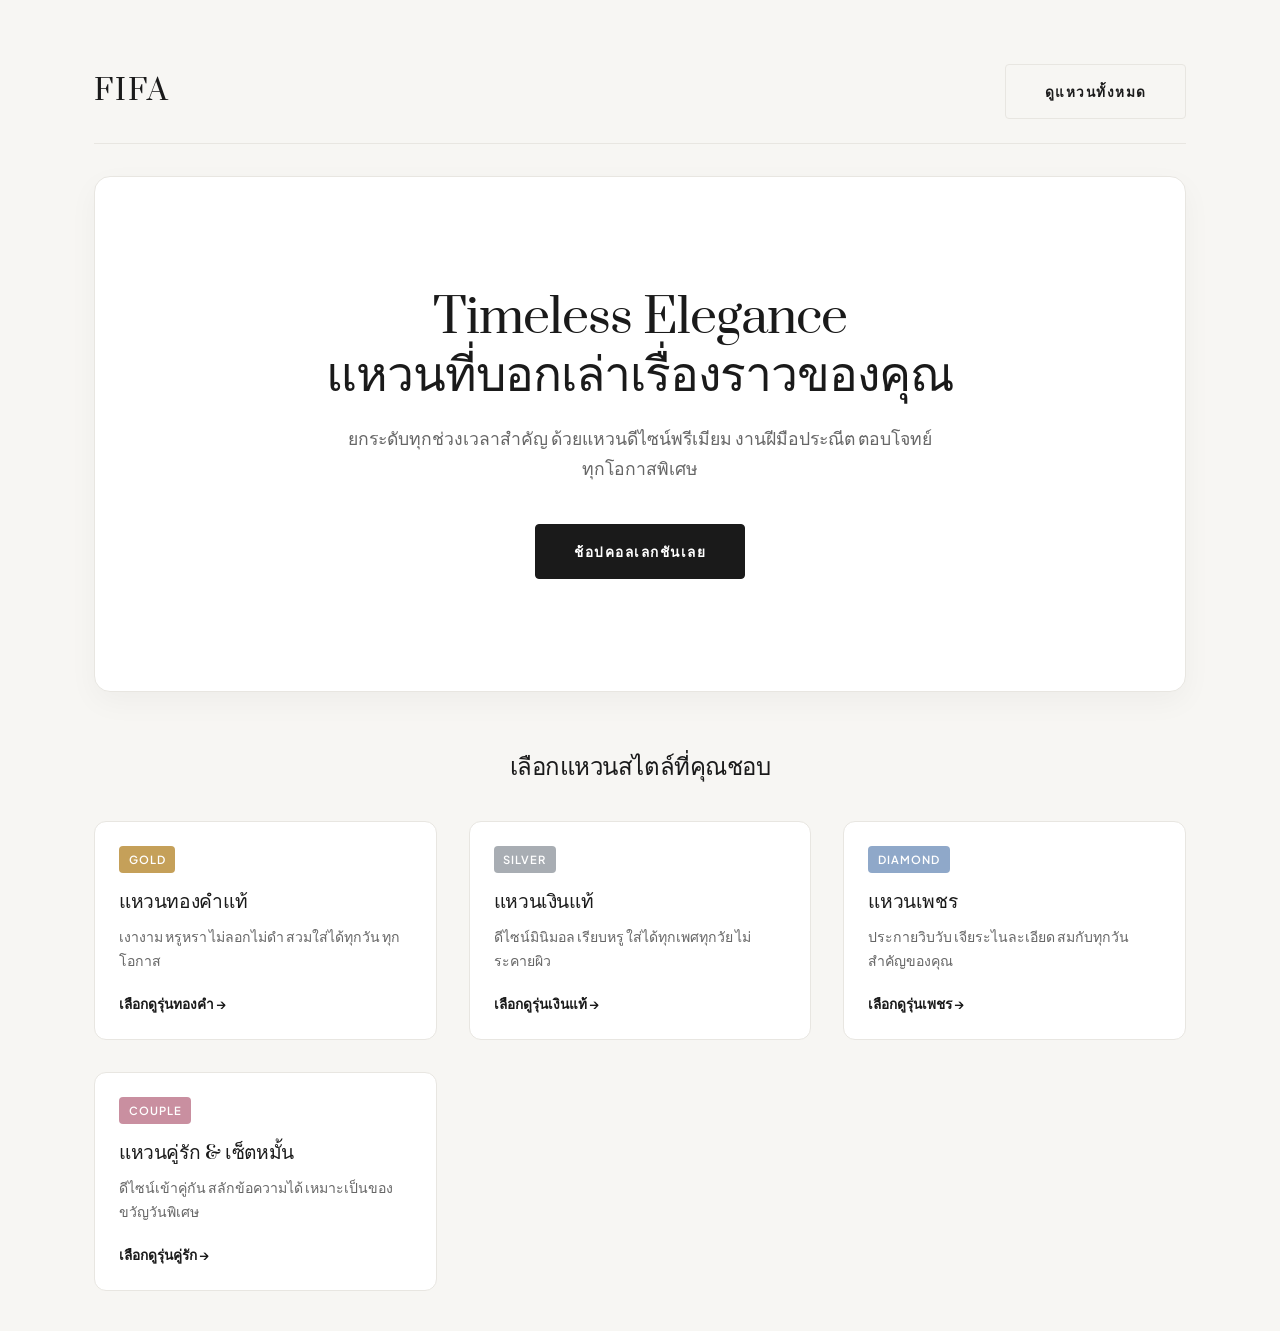
==== index.html @ c26c780f "Add files via upload" ====
<!DOCTYPE html>
<html lang="th">
<head>
  <meta charset="UTF-8">
  <meta name="viewport" content="width=device-width, initial-scale=1.0">
  <title>FIFA | แหวนพรีเมียม ทอง เงิน เพชร แหวนคู่รัก</title>
  <link rel="stylesheet" href="style.css">
</head>
<body>
  <div class="container">
    <header class="nav-header">
      <div class="brand-logo">FIFA</div>
      <a href="product.html" class="btn btn-secondary">ดูแหวนทั้งหมด</a>
    </header>

    <section class="hero">
      <h1>Timeless Elegance<br>แหวนที่บอกเล่าเรื่องราวของคุณ</h1>
      <p>ยกระดับทุกช่วงเวลาสำคัญ ด้วยแหวนดีไซน์พรีเมียม งานฝีมือประณีต ตอบโจทย์ทุกโอกาสพิเศษ</p>
      <a href="product.html" class="btn">ช้อปคอลเลกชันเลย</a>
    </section>

    <h2 style="text-align: center; margin-bottom: 2rem;">เลือกแหวนสไตล์ที่คุณชอบ</h2>
    <div class="mood-grid">
      <a href="product.html?mood=gold" class="card">
        <span class="card-tag tag-gold">Gold</span>
        <h3>แหวนทองคำแท้</h3>
        <p>เงางาม หรูหรา ไม่ลอกไม่ดำ สวมใส่ได้ทุกวัน ทุกโอกาส</p>
        <span style="font-size: 0.85rem; font-weight:600;">เลือกดูรุ่นทองคำ →</span>
      </a>
      <a href="product.html?mood=silver" class="card">
        <span class="card-tag tag-silver">Silver</span>
        <h3>แหวนเงินแท้</h3>
        <p>ดีไซน์มินิมอล เรียบหรู ใส่ได้ทุกเพศทุกวัย ไม่ระคายผิว</p>
        <span style="font-size: 0.85rem; font-weight:600;">เลือกดูรุ่นเงินแท้ →</span>
      </a>
      <a href="product.html?mood=diamond" class="card">
        <span class="card-tag tag-diamond">Diamond</span>
        <h3>แหวนเพชร</h3>
        <p>ประกายวิบวับ เจียระไนละเอียด สมกับทุกวันสำคัญของคุณ</p>
        <span style="font-size: 0.85rem; font-weight:600;">เลือกดูรุ่นเพชร →</span>
      </a>
      <a href="product.html?mood=couple" class="card">
        <span class="card-tag tag-couple">Couple</span>
        <h3>แหวนคู่รัก & เซ็ตหมั้น</h3>
        <p>ดีไซน์เข้าคู่กัน สลักข้อความได้ เหมาะเป็นของขวัญวันพิเศษ</p>
        <span style="font-size: 0.85rem; font-weight:600;">เลือกดูรุ่นคู่รัก →</span>
      </a>
    </div>
  </div>
</body>
</html>
---- style.css ----
@import url('https://fonts.googleapis.com/css2?family=Plus+Jakarta+Sans:wght@300;400;500;600&family=Prata&display=swap');

:root {
  --bg-color: #f7f6f3;
  --card-bg: #ffffff;
  --text-main: #1a1a1a;
  --text-muted: #666666;
  --accent-gold: #c5a059;
  --border-light: #e8e6e1;
  --border-dark: #1a1a1a;
  --shadow-soft: 0 10px 30px rgba(0, 0, 0, 0.04);
  --shadow-hover: 0 15px 35px rgba(0, 0, 0, 0.08);

  --gold-tag: #c5a059;
  --silver-tag: #a8adb3;
  --diamond-tag: #8fa8c9;
  --couple-tag: #c98fa0;
}

* { box-sizing: border-box; margin: 0; padding: 0; }

body {
  font-family: 'Plus Jakarta Sans', sans-serif;
  background-color: var(--bg-color);
  color: var(--text-main);
  line-height: 1.7;
  -webkit-font-smoothing: antialiased;
}

h1, h2, h3 {
  font-family: 'Prata', serif;
  font-weight: 400;
  letter-spacing: -0.02em;
}

a { text-decoration: none; color: inherit; }

.container { max-width: 1140px; margin: 0 auto; padding: 2.5rem 1.5rem; }

/* Navbar */
.nav-header {
  display: flex;
  justify-content: space-between;
  align-items: center;
  padding: 1.5rem 0;
  border-bottom: 1px solid var(--border-light);
  margin-bottom: 2rem;
}

.brand-logo {
  font-family: 'Prata', serif;
  font-size: 1.8rem;
  letter-spacing: 2px;
  text-transform: uppercase;
}

/* Hero Section */
.hero {
  text-align: center;
  padding: 7rem 1.5rem;
  background: #ffffff;
  border-radius: 16px;
  box-shadow: var(--shadow-soft);
  margin-bottom: 3.5rem;
  border: 1px solid var(--border-light);
}

.hero h1 { font-size: 3rem; margin-bottom: 1.2rem; line-height: 1.2; }
.hero p { color: var(--text-muted); font-size: 1.1rem; max-width: 600px; margin: 0 auto 2.5rem; }

/* Buttons */
.btn {
  display: inline-block;
  padding: 0.95rem 2.4rem;
  border: 1px solid var(--border-dark);
  background: var(--border-dark);
  color: #fff;
  font-size: 0.85rem;
  font-weight: 600;
  text-transform: uppercase;
  letter-spacing: 1.5px;
  border-radius: 4px;
  cursor: pointer;
  transition: all 0.3s cubic-bezier(0.16, 1, 0.3, 1);
}

.btn:hover {
  background: transparent;
  color: var(--border-dark);
  transform: translateY(-2px);
}

.btn-secondary {
  background: transparent;
  color: var(--border-dark);
  border: 1px solid var(--border-light);
}

.btn-secondary:hover {
  border-color: var(--border-dark);
  background: var(--border-dark);
  color: #fff;
}

/* Grid & Cards */
.mood-grid, .product-grid {
  display: grid;
  grid-template-columns: repeat(auto-fill, minmax(260px, 1fr));
  gap: 2rem;
}

.card {
  background: var(--card-bg);
  border: 1px solid var(--border-light);
  border-radius: 12px;
  padding: 1.5rem;
  text-align: left;
  transition: all 0.3s ease;
  position: relative;
  overflow: hidden;
  display: flex;
  flex-direction: column;
}

.card:hover {
  transform: translateY(-6px);
  box-shadow: var(--shadow-hover);
}

.card img {
  width: 100%;
  aspect-ratio: 1/1;
  object-fit: cover;
  border-radius: 8px;
  margin-bottom: 1.2rem;
  background-color: #f0ede8;
}

.card h3 { font-size: 1.2rem; margin-bottom: 0.4rem; }
.card p { color: var(--text-muted); font-size: 0.88rem; margin-bottom: 1.2rem; flex-grow: 1; }
.card .price { font-size: 1.1rem; font-weight: 600; color: var(--text-main); margin-bottom: 1rem; }

/* Category Tags */
.card-tag {
  display: inline-block;
  font-size: 0.7rem;
  font-weight: 600;
  text-transform: uppercase;
  letter-spacing: 1px;
  padding: 0.25rem 0.6rem;
  border-radius: 4px;
  margin-bottom: 0.8rem;
  width: fit-content;
}

.tag-gold { background: var(--gold-tag); color: #fff; }
.tag-silver { background: var(--silver-tag); color: #fff; }
.tag-diamond { background: var(--diamond-tag); color: #fff; }
.tag-couple { background: var(--couple-tag); color: #fff; }

/* Filter Bar */
#filter-bar {
  display: flex;
  justify-content: center;
  gap: 0.8rem;
  flex-wrap: wrap;
  margin-bottom: 3rem;
}

#filter-bar button {
  padding: 0.6rem 1.4rem;
  border: 1px solid var(--border-light);
  background: var(--card-bg);
  color: var(--text-muted);
  border-radius: 30px;
  font-size: 0.85rem;
  font-weight: 500;
  cursor: pointer;
  transition: all 0.2s ease;
}

#filter-bar button:hover, #filter-bar button.active {
  border-color: var(--border-dark);
  background: var(--border-dark);
  color: #fff;
}

/* Forms */
.form-card {
  background: #fff;
  padding: 3rem;
  border-radius: 16px;
  border: 1px solid var(--border-light);
  box-shadow: var(--shadow-soft);
  max-width: 540px;
  margin: 0 auto;
}

.form-group { margin-bottom: 1.5rem; text-align: left; }
.form-group label { display: block; margin-bottom: 0.5rem; font-size: 0.85rem; font-weight: 600; text-transform: uppercase; letter-spacing: 0.5px; }
.form-group input, .form-group textarea {
  width: 100%;
  padding: 0.9rem 1rem;
  border: 1px solid var(--border-light);
  border-radius: 6px;
  font-family: inherit;
  font-size: 0.95rem;
  background: #fafafa;
  transition: border 0.2s ease;
}

.form-group input:focus, .form-group textarea:focus {
  outline: none;
  border-color: var(--border-dark);
  background: #fff;
}

/* Table */
.table-container {
  background: #fff;
  border-radius: 12px;
  border: 1px solid var(--border-light);
  overflow-x: auto;
  box-shadow: var(--shadow-soft);
}

table { width: 100%; border-collapse: collapse; text-align: left; font-size: 0.9rem; }
th { background: #fafafa; padding: 1.2rem 1rem; font-weight: 600; border-bottom: 1px solid var(--border-light); }
td { padding: 1.2rem 1rem; border-bottom: 1px solid var(--border-light); }
tr:last-child td { border-bottom: none; }
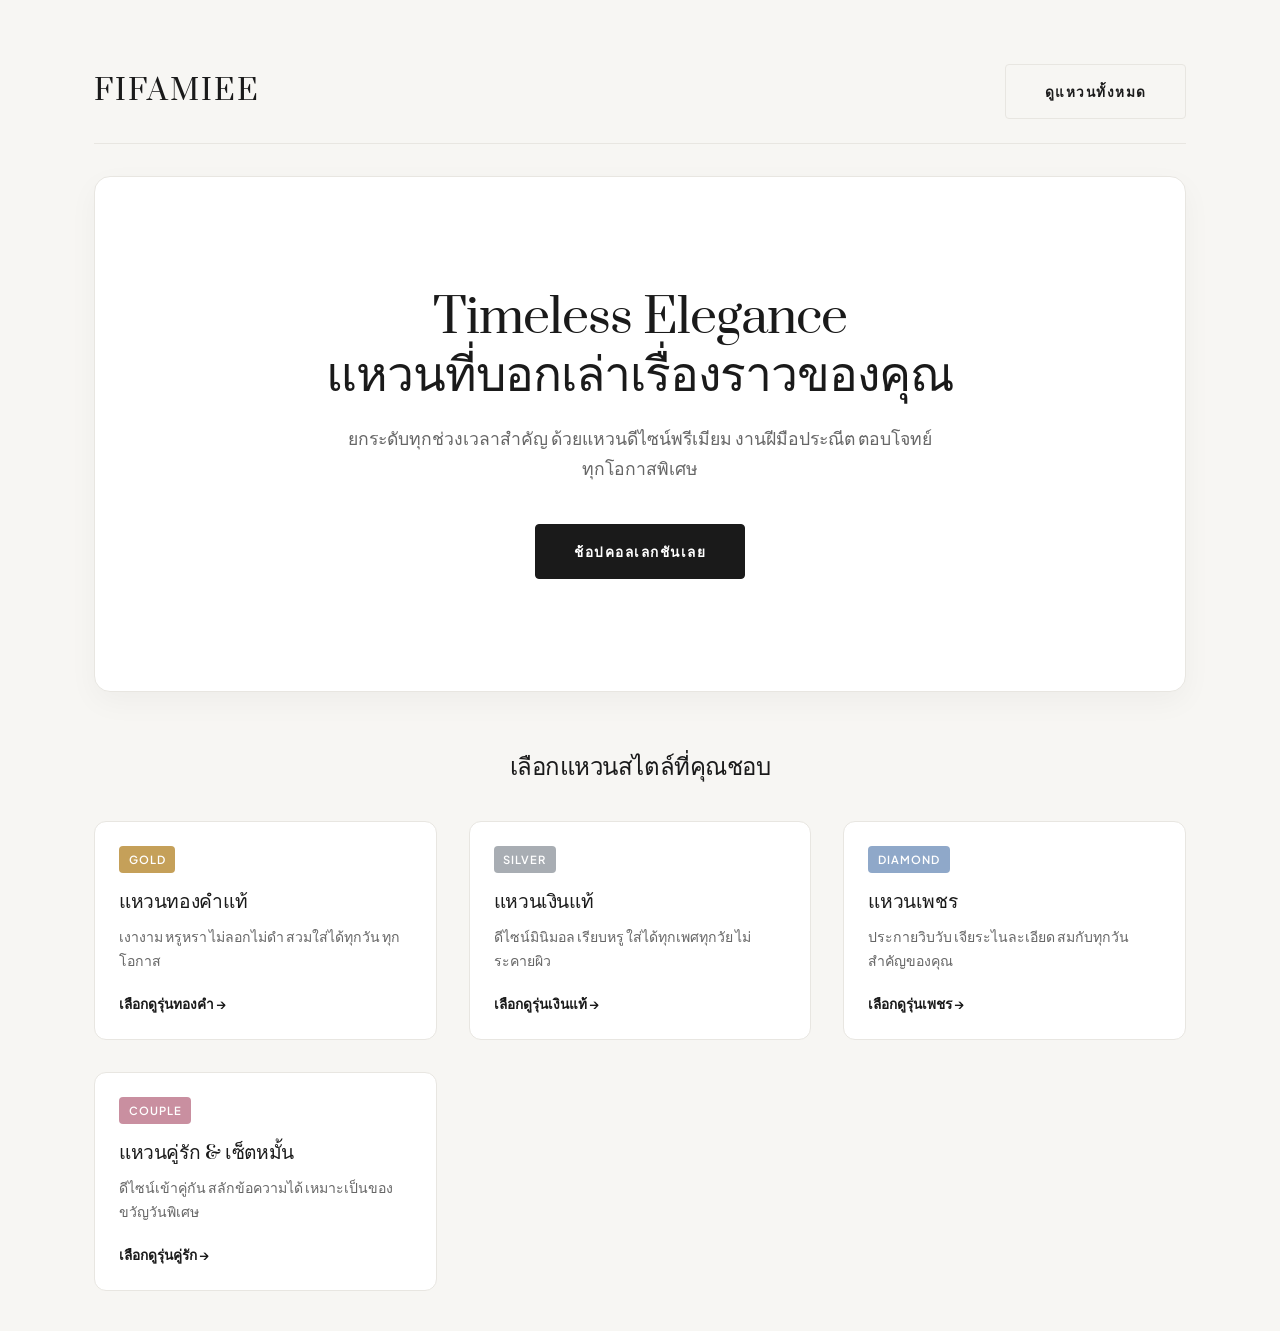
==== commit 003edc62: "Update index.html" ====
--- a/index.html
+++ b/index.html
@@ -3,13 +3,13 @@
 <head>
   <meta charset="UTF-8">
   <meta name="viewport" content="width=device-width, initial-scale=1.0">
-  <title>FIFA | แหวนพรีเมียม ทอง เงิน เพชร แหวนคู่รัก</title>
+  <title>FIFAMIEE | แหวนพรีเมียม ทอง เงิน เพชร แหวนคู่รัก</title>
   <link rel="stylesheet" href="style.css">
 </head>
 <body>
   <div class="container">
     <header class="nav-header">
-      <div class="brand-logo">FIFA</div>
+      <div class="brand-logo">FIFAMIEE</div>
       <a href="product.html" class="btn btn-secondary">ดูแหวนทั้งหมด</a>
     </header>
 
